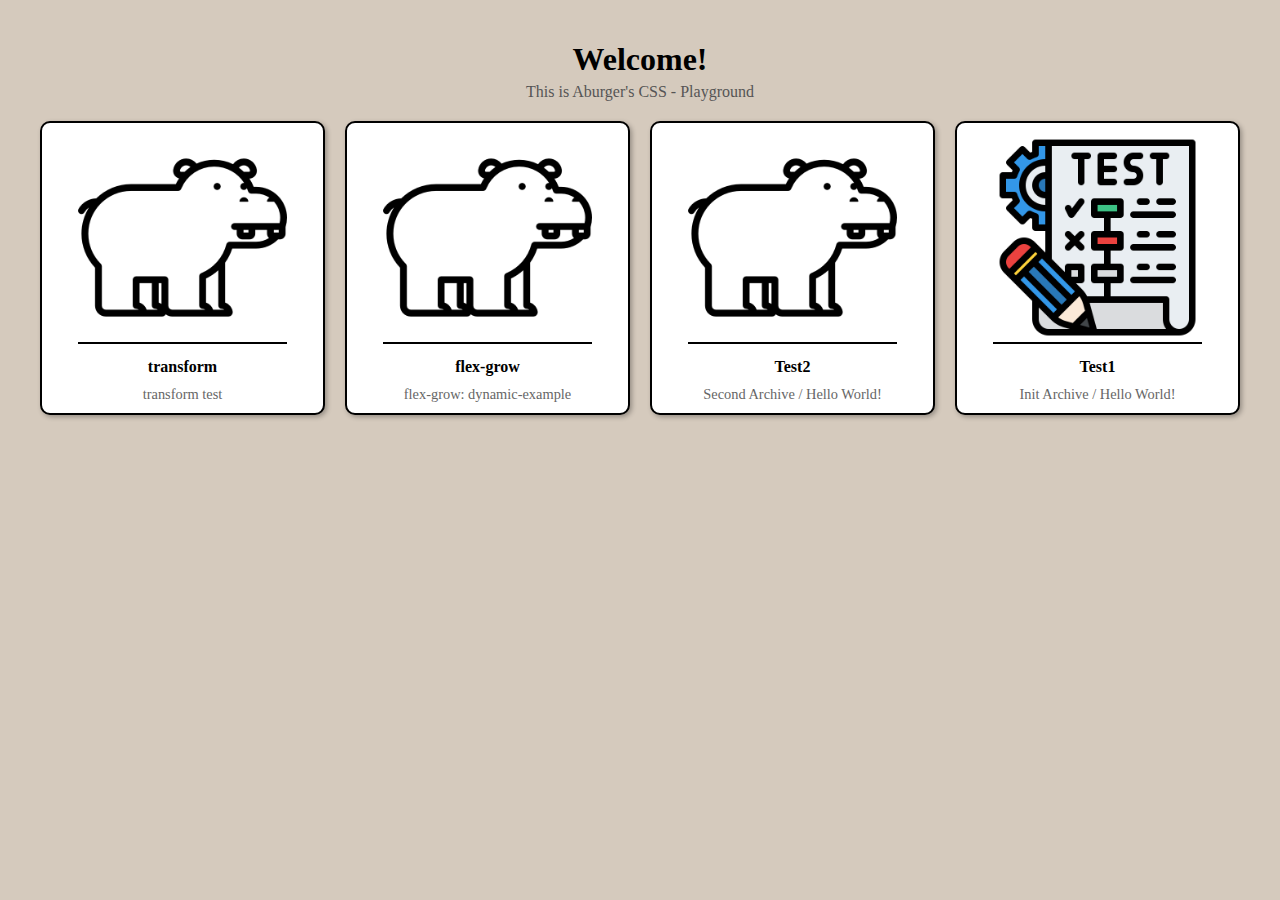
==== index.html @ 6888c570 "Init Page" ====
<!DOCTYPE html>
<html lang="en">
<head>
  <meta charset="UTF-8">
  <meta name="viewport" content="width=device-width, initial-scale=1.0">
  <title>CSS Playground</title>
  <link rel="stylesheet" href="main.css">
  <link rel="stylesheet" href="card.css">
</head>
<body>
  <header id="header">
    <h1 onclick="moveHome()">Welcome!</h1>
    <p>This is Aburger's CSS - Playground</p>
  </header>
  <div class="grid-container">
    <!-- Archives Card -->
  </div>
  <script>
    const archives = [
      {title: "transform", description: "transform test", url: "transform.html",},
      {title: "flex-grow", description: "flex-grow: dynamic-example", url: "flex-grow.html",},
      // Test2는 썸네일 이미지 없음
      {title: "Test2", description: "Second Archive / Hello World!", url: "test2.html"},
      // Test1은 썸네일 이미지 있음
      {title: "Test1", description: "Init Archive / Hello World!", image: "test.png", url: "test1.html"},
    ]

    for(let i = 0; i < archives.length; i ++) {
      const gridContainer = document.getElementsByClassName("grid-container");
      const cardItem = document.createElement("div");

      const archive = archives[i]
      cardItem.innerHTML = `<div class="card" onclick="moveUrl('${archive.url}')">
        <div class="image-placeholder"><img src="${archive.image}" onerror="this.src='no_image_512.png'"></div>
        <div class="title">${archive.title}</div>
        <div class="description">${archive.description}</div>
        </div>`;
      gridContainer[0].appendChild(cardItem);
    }

    function moveHome () {
      window.location.href = `http://127.0.0.1:5500/index.html`;
    }

    function moveUrl (url) {
      window.location.href = `http://127.0.0.1:5500/archive/${url}`;
    }
  </script>
</body>
</html>
---- main.css ----
body {
  font-family: Georgia, serif;
  text-align: center;
  margin: 0;
  padding: 20px;
  background-color: #D5CABD;
}
header {
  h1 {
    font-size: 2em;
    margin-bottom: 5px;
    cursor: pointer;
  }
}

p {
  margin: 0 0 20px;
  color: #555;
}

.grid-container {
  display: grid;
  grid-template-columns: repeat(4, 1fr);
  gap: 20px;
  max-width: 1200px;
  margin: 0 auto;
}
---- card.css ----
.card {
  border: 2px solid #000;
  border-radius: 10px;
  padding: 10px;
  background-color: #fff;
  box-shadow: 2px 2px 5px rgba(0, 0, 0, 0.3);
  cursor: pointer;
}

.card:hover {
  transform: scale(1.1);
}

.card img {
  width: 80%;
  height: auto;
  border-bottom: 2px solid #000;
}

.card .title {
  font-weight: bold;
  margin: 10px 0;
}

.card .description {
  color: #666;
  font-size: 0.9em;
}
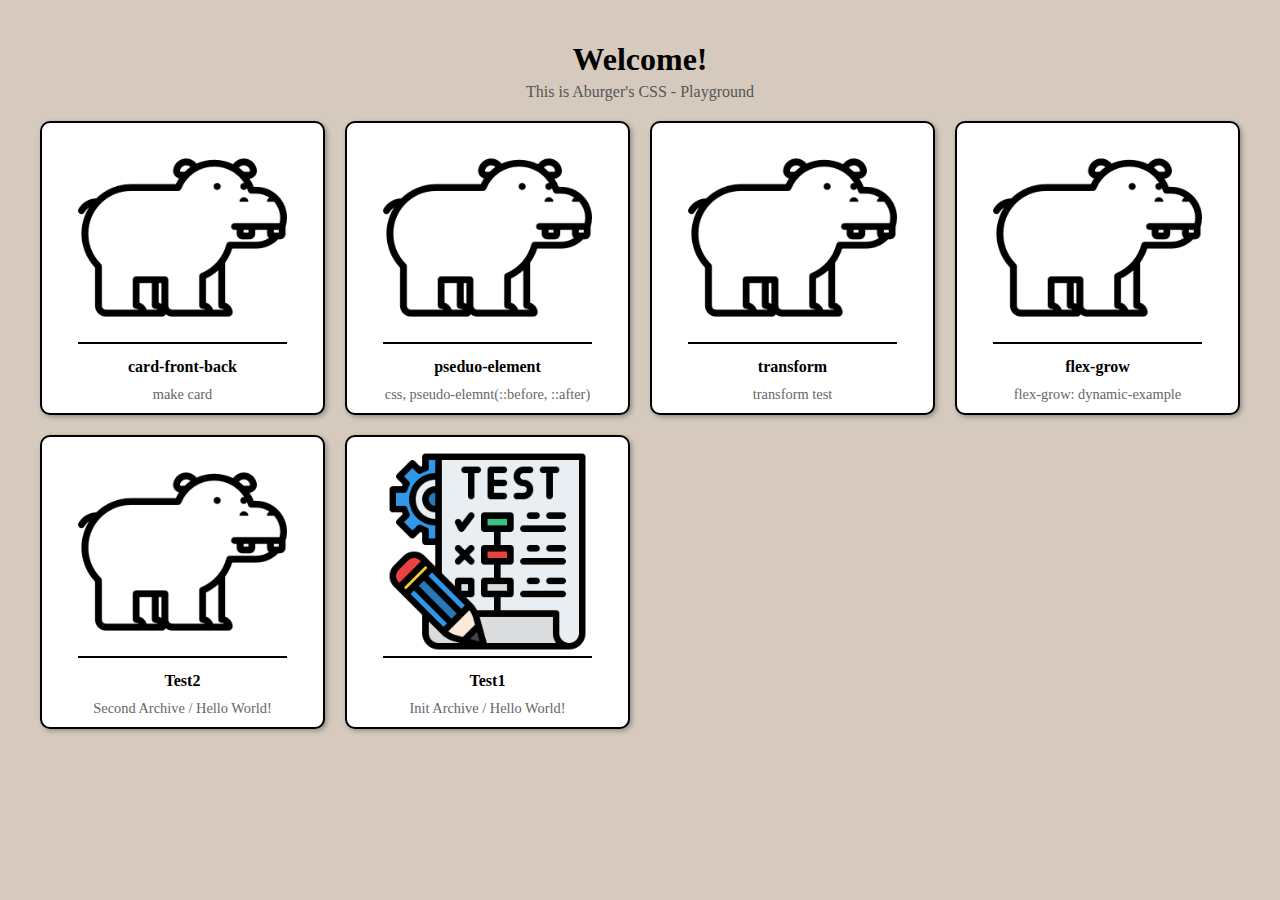
==== commit a80b8690: "Merge branch 'main' of https://github.com/ABURGER277/CSS-Playground" ====
--- a/index.html
+++ b/index.html
@@ -17,6 +17,8 @@
   </div>
   <script>
     const archives = [
+      {title: "card-front-back", description: "make card", url: "card-front-back.html"},
+      {title: "pseduo-element", description: "css, pseudo-elemnt(::before, ::after)", url: "pseduo-element.html"},
       {title: "transform", description: "transform test", url: "transform.html",},
       {title: "flex-grow", description: "flex-grow: dynamic-example", url: "flex-grow.html",},
       // Test2는 썸네일 이미지 없음
@@ -39,11 +41,11 @@
     }
 
     function moveHome () {
-      window.location.href = `http://127.0.0.1:5500/index.html`;
+      window.location.href = `/index.html`;
     }
 
     function moveUrl (url) {
-      window.location.href = `http://127.0.0.1:5500/archive/${url}`;
+      window.location.href = `/archive/${url}`;
     }
   </script>
 </body>
